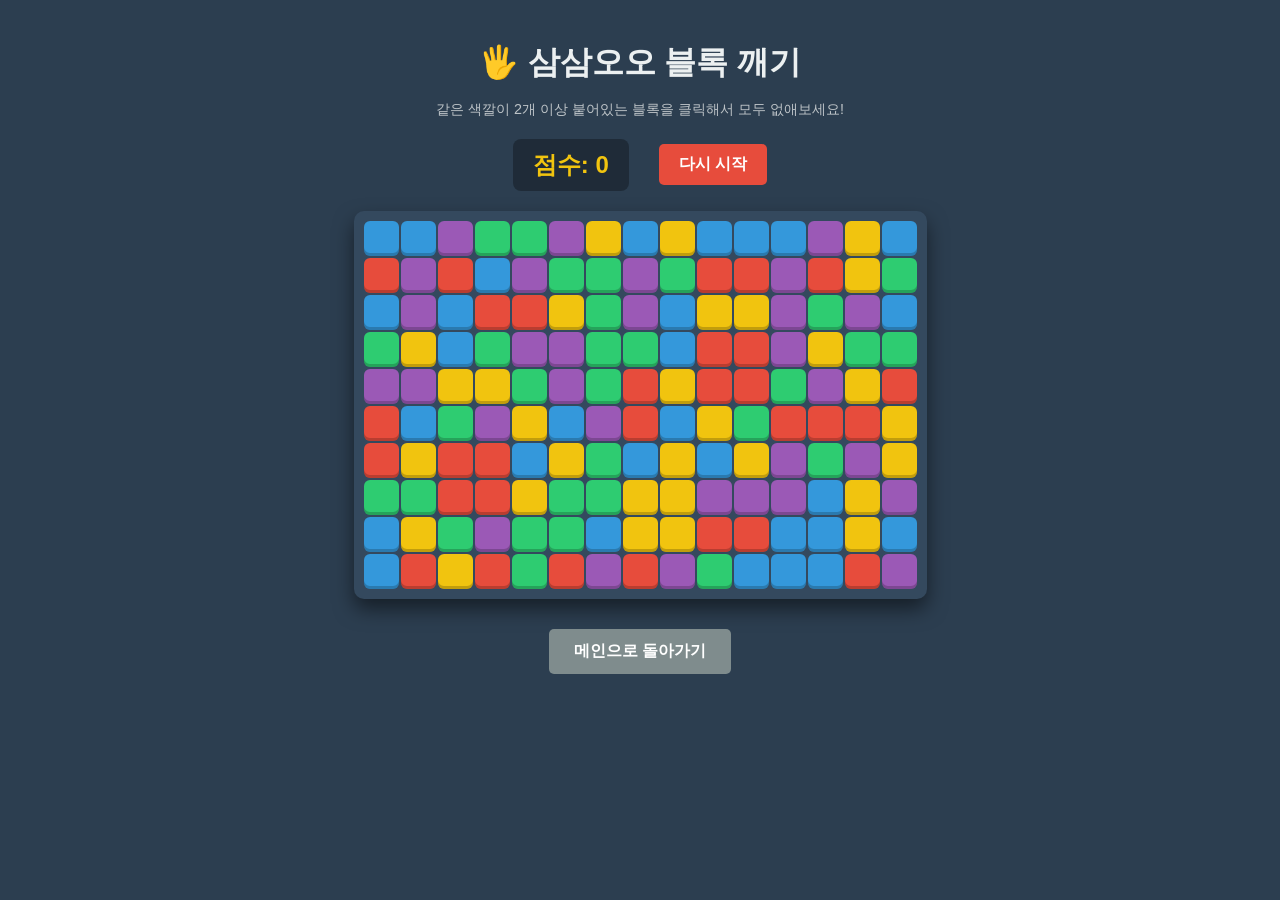
==== 3455-click.html @ 885c8d97 "Create 3455-click.html" ====
<!DOCTYPE html>
<html lang="ko">
<head>
    <meta charset="UTF-8">
    <meta name="viewport" content="width=device-width, initial-scale=1.0">
    <title>삼삼오오 클릭 - forever.or.kr</title>
    <style>
        body { font-family: 'Malgun Gothic', sans-serif; background: #2c3e50; color: white; text-align: center; margin: 0; padding: 20px; }
        h1 { margin-bottom: 5px; color: #ecf0f1; }
        p { color: #bdc3c7; font-size: 0.9em; margin-bottom: 20px; }
        
        /* 점수판 및 상단 바 */
        .header-bar { display: flex; justify-content: center; align-items: center; gap: 30px; margin-bottom: 20px; }
        .score-box { font-size: 1.5em; font-weight: bold; color: #f1c40f; background: rgba(0,0,0,0.3); padding: 10px 20px; border-radius: 8px; }
        .restart-btn { padding: 10px 20px; background: #e74c3c; color: white; border: none; border-radius: 5px; font-weight: bold; cursor: pointer; transition: 0.2s; font-size: 1em; }
        .restart-btn:hover { background: #c0392b; }

        /* 게임 보드 (가로 15칸, 세로 10칸) */
        #board { 
            display: grid; 
            grid-template-columns: repeat(15, 35px); 
            grid-template-rows: repeat(10, 35px); 
            gap: 2px; 
            justify-content: center; 
            background: #34495e; 
            padding: 10px; 
            border-radius: 10px; 
            width: max-content; 
            margin: 0 auto; 
            box-shadow: 0 10px 20px rgba(0,0,0,0.5);
        }
        
        /* 개별 블록 디자인 */
        .block { 
            width: 35px; height: 35px; border-radius: 6px; cursor: pointer; 
            box-shadow: inset 0 -3px 0 rgba(0,0,0,0.2); 
            transition: transform 0.1s, opacity 0.2s; 
        }
        .block:hover { transform: scale(1.1); z-index: 10; border: 2px solid white; box-sizing: border-box; }
        
        .back-btn { display: inline-block; margin-top: 30px; padding: 12px 25px; background: #7f8c8d; color: white; text-decoration: none; border-radius: 5px; font-weight: bold; }
        .back-btn:hover { background: #95a5a6; }
    </style>
</head>
<body>

    <h1>🖐️ 삼삼오오 블록 깨기</h1>
    <p>같은 색깔이 2개 이상 붙어있는 블록을 클릭해서 모두 없애보세요!</p>

    <div class="header-bar">
        <div class="score-box">점수: <span id="score">0</span></div>
        <button class="restart-btn" onclick="initGame()">다시 시작</button>
    </div>

    <div id="board"></div>

    <a href="index.html" class="back-btn">메인으로 돌아가기</a>

    <script>
        const ROWS = 10;
        const COLS = 15;
        const colors = ['#e74c3c', '#3498db', '#2ecc71', '#f1c40f', '#9b59b6']; // 5가지 색상
        let boardData = [];
        let score = 0;

        // 게임 보드 초기화 및 렌더링
        function initGame() {
            score = 0;
            document.getElementById('score').innerText = score;
            boardData = [];
            for (let r = 0; r < ROWS; r++) {
                let row = [];
                for (let c = 0; c < COLS; c++) {
                    // 무작위 색상 배정 (0~4)
                    row.push(Math.floor(Math.random() * colors.length));
                }
                boardData.push(row);
            }
            drawBoard();
        }

        // 화면에 블록 그리기
        function drawBoard() {
            const boardEl = document.getElementById('board');
            boardEl.innerHTML = ''; // 기존 블록 지우기

            for (let r = 0; r < ROWS; r++) {
                for (let c = 0; c < COLS; c++) {
                    let block = document.createElement('div');
                    if (boardData[r][c] !== null) {
                        block.className = 'block';
                        block.style.backgroundColor = colors[boardData[r][c]];
                        block.onclick = () => handleBlockClick(r, c);
                    } else {
                        // 터진 빈 공간
                        block.style.width = '35px';
                        block.style.height = '35px';
                    }
                    boardEl.appendChild(block);
                }
            }
        }

        // 블록을 클릭했을 때의 처리
        function handleBlockClick(row, col) {
            const color = boardData[row][col];
            if (color === null) return;

            // 붙어있는 같은 색깔 블록 찾기
            let group = [];
            let visited = Array(ROWS).fill(false).map(() => Array(COLS).fill(false));
            
            function findConnected(r, c) {
                if (r < 0 || r >= ROWS || c < 0 || c >= COLS) return;
                if (visited[r][c] || boardData[r][c] !== color) return;
                
                visited[r][c] = true;
                group.push({r, c});
                
                // 상하좌우 검사
                findConnected(r - 1, c);
                findConnected(r + 1, c);
                findConnected(r, c - 1);
                findConnected(r, c + 1);
            }

            findConnected(row, col);

            // 2개 이상 뭉쳐있을 때만 터짐
            if (group.length >= 2) {
                // 1. 블록 없애기 (점수 계산: 터진 개수의 제곱 * 10)
                score += (group.length * group.length * 10);
                document.getElementById('score').innerText = score;

                group.forEach(b => {
                    boardData[b.r][b.c] = null;
                });

                // 2. 중력 적용 (블록들이 밑으로 떨어짐)
                for (let c = 0; c < COLS; c++) {
                    let emptyRow = ROWS - 1;
                    for (let r = ROWS - 1; r >= 0; r--) {
                        if (boardData[r][c] !== null) {
                            boardData[emptyRow][c] = boardData[r][c];
                            if (emptyRow !== r) boardData[r][c] = null;
                            emptyRow--;
                        }
                    }
                }

                // 3. 빈 줄 당기기 (세로줄이 통째로 비면 오른쪽 줄들이 왼쪽으로 밀착)
                let emptyColIdx = 0;
                for (let c = 0; c < COLS; c++) {
                    let hasBlock = false;
                    for (let r = 0; r < ROWS; r++) {
                        if (boardData[r][c] !== null) { hasBlock = true; break; }
                    }
                    if (hasBlock) {
                        if (emptyColIdx !== c) {
                            for (let r = 0; r < ROWS; r++) {
                                boardData[r][emptyColIdx] = boardData[r][c];
                                boardData[r][c] = null;
                            }
                        }
                        emptyColIdx++;
                    }
                }

                drawBoard(); // 다시 화면 그리기
                checkGameOver();
            }
        }

        function checkGameOver() {
            // 더 이상 터뜨릴 블록(2개 이상 붙은 것)이 있는지 확인
            let isOver = true;
            for (let r = 0; r < ROWS; r++) {
                for (let c = 0; c < COLS; c++) {
                    let color = boardData[r][c];
                    if (color !== null) {
                        if (r < ROWS - 1 && boardData[r+1][c] === color) isOver = false;
                        if (c < COLS - 1 && boardData[r][c+1] === color) isOver = false;
                    }
                }
            }
            if (isOver) {
                setTimeout(() => alert("게임 오버! 최종 점수는 " + score + "점 입니다."), 300);
            }
        }

        // 시작할 때 한 번 실행
        initGame();
    </script>
</body>
</html>
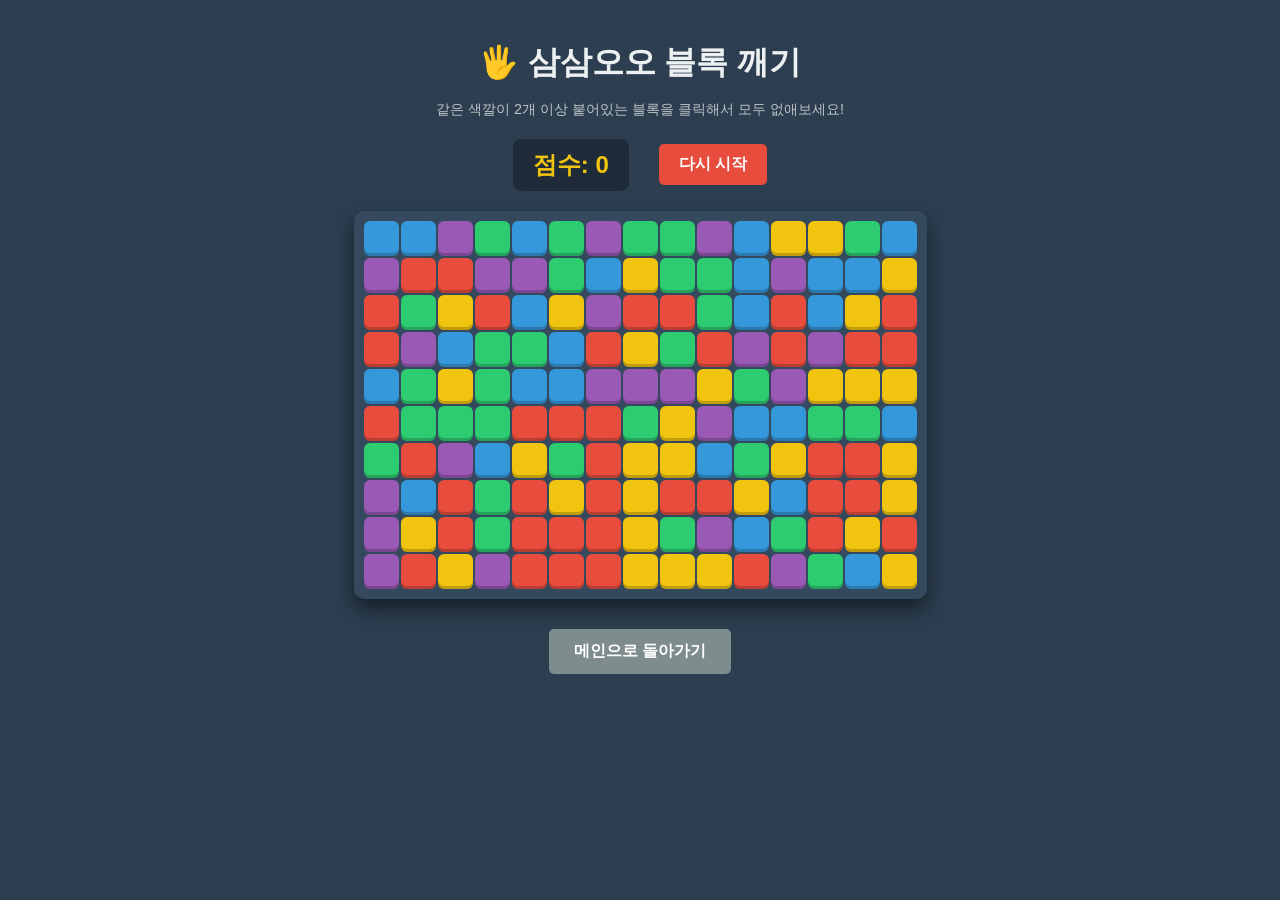
==== commit 42201bc1: "Add files via upload" ====
--- a/3455-click.html
+++ b/3455-click.html
@@ -1,195 +1,195 @@
-<!DOCTYPE html>
-<html lang="ko">
-<head>
-    <meta charset="UTF-8">
-    <meta name="viewport" content="width=device-width, initial-scale=1.0">
-    <title>삼삼오오 클릭 - forever.or.kr</title>
-    <style>
-        body { font-family: 'Malgun Gothic', sans-serif; background: #2c3e50; color: white; text-align: center; margin: 0; padding: 20px; }
-        h1 { margin-bottom: 5px; color: #ecf0f1; }
-        p { color: #bdc3c7; font-size: 0.9em; margin-bottom: 20px; }
-        
-        /* 점수판 및 상단 바 */
-        .header-bar { display: flex; justify-content: center; align-items: center; gap: 30px; margin-bottom: 20px; }
-        .score-box { font-size: 1.5em; font-weight: bold; color: #f1c40f; background: rgba(0,0,0,0.3); padding: 10px 20px; border-radius: 8px; }
-        .restart-btn { padding: 10px 20px; background: #e74c3c; color: white; border: none; border-radius: 5px; font-weight: bold; cursor: pointer; transition: 0.2s; font-size: 1em; }
-        .restart-btn:hover { background: #c0392b; }
-
-        /* 게임 보드 (가로 15칸, 세로 10칸) */
-        #board { 
-            display: grid; 
-            grid-template-columns: repeat(15, 35px); 
-            grid-template-rows: repeat(10, 35px); 
-            gap: 2px; 
-            justify-content: center; 
-            background: #34495e; 
-            padding: 10px; 
-            border-radius: 10px; 
-            width: max-content; 
-            margin: 0 auto; 
-            box-shadow: 0 10px 20px rgba(0,0,0,0.5);
-        }
-        
-        /* 개별 블록 디자인 */
-        .block { 
-            width: 35px; height: 35px; border-radius: 6px; cursor: pointer; 
-            box-shadow: inset 0 -3px 0 rgba(0,0,0,0.2); 
-            transition: transform 0.1s, opacity 0.2s; 
-        }
-        .block:hover { transform: scale(1.1); z-index: 10; border: 2px solid white; box-sizing: border-box; }
-        
-        .back-btn { display: inline-block; margin-top: 30px; padding: 12px 25px; background: #7f8c8d; color: white; text-decoration: none; border-radius: 5px; font-weight: bold; }
-        .back-btn:hover { background: #95a5a6; }
-    </style>
-</head>
-<body>
-
-    <h1>🖐️ 삼삼오오 블록 깨기</h1>
-    <p>같은 색깔이 2개 이상 붙어있는 블록을 클릭해서 모두 없애보세요!</p>
-
-    <div class="header-bar">
-        <div class="score-box">점수: <span id="score">0</span></div>
-        <button class="restart-btn" onclick="initGame()">다시 시작</button>
-    </div>
-
-    <div id="board"></div>
-
-    <a href="index.html" class="back-btn">메인으로 돌아가기</a>
-
-    <script>
-        const ROWS = 10;
-        const COLS = 15;
-        const colors = ['#e74c3c', '#3498db', '#2ecc71', '#f1c40f', '#9b59b6']; // 5가지 색상
-        let boardData = [];
-        let score = 0;
-
-        // 게임 보드 초기화 및 렌더링
-        function initGame() {
-            score = 0;
-            document.getElementById('score').innerText = score;
-            boardData = [];
-            for (let r = 0; r < ROWS; r++) {
-                let row = [];
-                for (let c = 0; c < COLS; c++) {
-                    // 무작위 색상 배정 (0~4)
-                    row.push(Math.floor(Math.random() * colors.length));
-                }
-                boardData.push(row);
-            }
-            drawBoard();
-        }
-
-        // 화면에 블록 그리기
-        function drawBoard() {
-            const boardEl = document.getElementById('board');
-            boardEl.innerHTML = ''; // 기존 블록 지우기
-
-            for (let r = 0; r < ROWS; r++) {
-                for (let c = 0; c < COLS; c++) {
-                    let block = document.createElement('div');
-                    if (boardData[r][c] !== null) {
-                        block.className = 'block';
-                        block.style.backgroundColor = colors[boardData[r][c]];
-                        block.onclick = () => handleBlockClick(r, c);
-                    } else {
-                        // 터진 빈 공간
-                        block.style.width = '35px';
-                        block.style.height = '35px';
-                    }
-                    boardEl.appendChild(block);
-                }
-            }
-        }
-
-        // 블록을 클릭했을 때의 처리
-        function handleBlockClick(row, col) {
-            const color = boardData[row][col];
-            if (color === null) return;
-
-            // 붙어있는 같은 색깔 블록 찾기
-            let group = [];
-            let visited = Array(ROWS).fill(false).map(() => Array(COLS).fill(false));
-            
-            function findConnected(r, c) {
-                if (r < 0 || r >= ROWS || c < 0 || c >= COLS) return;
-                if (visited[r][c] || boardData[r][c] !== color) return;
-                
-                visited[r][c] = true;
-                group.push({r, c});
-                
-                // 상하좌우 검사
-                findConnected(r - 1, c);
-                findConnected(r + 1, c);
-                findConnected(r, c - 1);
-                findConnected(r, c + 1);
-            }
-
-            findConnected(row, col);
-
-            // 2개 이상 뭉쳐있을 때만 터짐
-            if (group.length >= 2) {
-                // 1. 블록 없애기 (점수 계산: 터진 개수의 제곱 * 10)
-                score += (group.length * group.length * 10);
-                document.getElementById('score').innerText = score;
-
-                group.forEach(b => {
-                    boardData[b.r][b.c] = null;
-                });
-
-                // 2. 중력 적용 (블록들이 밑으로 떨어짐)
-                for (let c = 0; c < COLS; c++) {
-                    let emptyRow = ROWS - 1;
-                    for (let r = ROWS - 1; r >= 0; r--) {
-                        if (boardData[r][c] !== null) {
-                            boardData[emptyRow][c] = boardData[r][c];
-                            if (emptyRow !== r) boardData[r][c] = null;
-                            emptyRow--;
-                        }
-                    }
-                }
-
-                // 3. 빈 줄 당기기 (세로줄이 통째로 비면 오른쪽 줄들이 왼쪽으로 밀착)
-                let emptyColIdx = 0;
-                for (let c = 0; c < COLS; c++) {
-                    let hasBlock = false;
-                    for (let r = 0; r < ROWS; r++) {
-                        if (boardData[r][c] !== null) { hasBlock = true; break; }
-                    }
-                    if (hasBlock) {
-                        if (emptyColIdx !== c) {
-                            for (let r = 0; r < ROWS; r++) {
-                                boardData[r][emptyColIdx] = boardData[r][c];
-                                boardData[r][c] = null;
-                            }
-                        }
-                        emptyColIdx++;
-                    }
-                }
-
-                drawBoard(); // 다시 화면 그리기
-                checkGameOver();
-            }
-        }
-
-        function checkGameOver() {
-            // 더 이상 터뜨릴 블록(2개 이상 붙은 것)이 있는지 확인
-            let isOver = true;
-            for (let r = 0; r < ROWS; r++) {
-                for (let c = 0; c < COLS; c++) {
-                    let color = boardData[r][c];
-                    if (color !== null) {
-                        if (r < ROWS - 1 && boardData[r+1][c] === color) isOver = false;
-                        if (c < COLS - 1 && boardData[r][c+1] === color) isOver = false;
-                    }
-                }
-            }
-            if (isOver) {
-                setTimeout(() => alert("게임 오버! 최종 점수는 " + score + "점 입니다."), 300);
-            }
-        }
-
-        // 시작할 때 한 번 실행
-        initGame();
-    </script>
-</body>
-</html>
+<!DOCTYPE html>
+<html lang="ko">
+<head>
+    <meta charset="UTF-8">
+    <meta name="viewport" content="width=device-width, initial-scale=1.0">
+    <title>삼삼오오 클릭 - forever.or.kr</title>
+    <style>
+        body { font-family: 'Malgun Gothic', sans-serif; background: #2c3e50; color: white; text-align: center; margin: 0; padding: 20px; }
+        h1 { margin-bottom: 5px; color: #ecf0f1; }
+        p { color: #bdc3c7; font-size: 0.9em; margin-bottom: 20px; }
+        
+        /* 점수판 및 상단 바 */
+        .header-bar { display: flex; justify-content: center; align-items: center; gap: 30px; margin-bottom: 20px; }
+        .score-box { font-size: 1.5em; font-weight: bold; color: #f1c40f; background: rgba(0,0,0,0.3); padding: 10px 20px; border-radius: 8px; }
+        .restart-btn { padding: 10px 20px; background: #e74c3c; color: white; border: none; border-radius: 5px; font-weight: bold; cursor: pointer; transition: 0.2s; font-size: 1em; }
+        .restart-btn:hover { background: #c0392b; }
+
+        /* 게임 보드 (가로 15칸, 세로 10칸) */
+        #board { 
+            display: grid; 
+            grid-template-columns: repeat(15, 35px); 
+            grid-template-rows: repeat(10, 35px); 
+            gap: 2px; 
+            justify-content: center; 
+            background: #34495e; 
+            padding: 10px; 
+            border-radius: 10px; 
+            width: max-content; 
+            margin: 0 auto; 
+            box-shadow: 0 10px 20px rgba(0,0,0,0.5);
+        }
+        
+        /* 개별 블록 디자인 */
+        .block { 
+            width: 35px; height: 35px; border-radius: 6px; cursor: pointer; 
+            box-shadow: inset 0 -3px 0 rgba(0,0,0,0.2); 
+            transition: transform 0.1s, opacity 0.2s; 
+        }
+        .block:hover { transform: scale(1.1); z-index: 10; border: 2px solid white; box-sizing: border-box; }
+        
+        .back-btn { display: inline-block; margin-top: 30px; padding: 12px 25px; background: #7f8c8d; color: white; text-decoration: none; border-radius: 5px; font-weight: bold; }
+        .back-btn:hover { background: #95a5a6; }
+    </style>
+</head>
+<body>
+
+    <h1>🖐️ 삼삼오오 블록 깨기</h1>
+    <p>같은 색깔이 2개 이상 붙어있는 블록을 클릭해서 모두 없애보세요!</p>
+
+    <div class="header-bar">
+        <div class="score-box">점수: <span id="score">0</span></div>
+        <button class="restart-btn" onclick="initGame()">다시 시작</button>
+    </div>
+
+    <div id="board"></div>
+
+    <a href="index.html" class="back-btn">메인으로 돌아가기</a>
+
+    <script>
+        const ROWS = 10;
+        const COLS = 15;
+        const colors = ['#e74c3c', '#3498db', '#2ecc71', '#f1c40f', '#9b59b6']; // 5가지 색상
+        let boardData = [];
+        let score = 0;
+
+        // 게임 보드 초기화 및 렌더링
+        function initGame() {
+            score = 0;
+            document.getElementById('score').innerText = score;
+            boardData = [];
+            for (let r = 0; r < ROWS; r++) {
+                let row = [];
+                for (let c = 0; c < COLS; c++) {
+                    // 무작위 색상 배정 (0~4)
+                    row.push(Math.floor(Math.random() * colors.length));
+                }
+                boardData.push(row);
+            }
+            drawBoard();
+        }
+
+        // 화면에 블록 그리기
+        function drawBoard() {
+            const boardEl = document.getElementById('board');
+            boardEl.innerHTML = ''; // 기존 블록 지우기
+
+            for (let r = 0; r < ROWS; r++) {
+                for (let c = 0; c < COLS; c++) {
+                    let block = document.createElement('div');
+                    if (boardData[r][c] !== null) {
+                        block.className = 'block';
+                        block.style.backgroundColor = colors[boardData[r][c]];
+                        block.onclick = () => handleBlockClick(r, c);
+                    } else {
+                        // 터진 빈 공간
+                        block.style.width = '35px';
+                        block.style.height = '35px';
+                    }
+                    boardEl.appendChild(block);
+                }
+            }
+        }
+
+        // 블록을 클릭했을 때의 처리
+        function handleBlockClick(row, col) {
+            const color = boardData[row][col];
+            if (color === null) return;
+
+            // 붙어있는 같은 색깔 블록 찾기
+            let group = [];
+            let visited = Array(ROWS).fill(false).map(() => Array(COLS).fill(false));
+            
+            function findConnected(r, c) {
+                if (r < 0 || r >= ROWS || c < 0 || c >= COLS) return;
+                if (visited[r][c] || boardData[r][c] !== color) return;
+                
+                visited[r][c] = true;
+                group.push({r, c});
+                
+                // 상하좌우 검사
+                findConnected(r - 1, c);
+                findConnected(r + 1, c);
+                findConnected(r, c - 1);
+                findConnected(r, c + 1);
+            }
+
+            findConnected(row, col);
+
+            // 2개 이상 뭉쳐있을 때만 터짐
+            if (group.length >= 2) {
+                // 1. 블록 없애기 (점수 계산: 터진 개수의 제곱 * 10)
+                score += (group.length * group.length * 10);
+                document.getElementById('score').innerText = score;
+
+                group.forEach(b => {
+                    boardData[b.r][b.c] = null;
+                });
+
+                // 2. 중력 적용 (블록들이 밑으로 떨어짐)
+                for (let c = 0; c < COLS; c++) {
+                    let emptyRow = ROWS - 1;
+                    for (let r = ROWS - 1; r >= 0; r--) {
+                        if (boardData[r][c] !== null) {
+                            boardData[emptyRow][c] = boardData[r][c];
+                            if (emptyRow !== r) boardData[r][c] = null;
+                            emptyRow--;
+                        }
+                    }
+                }
+
+                // 3. 빈 줄 당기기 (세로줄이 통째로 비면 오른쪽 줄들이 왼쪽으로 밀착)
+                let emptyColIdx = 0;
+                for (let c = 0; c < COLS; c++) {
+                    let hasBlock = false;
+                    for (let r = 0; r < ROWS; r++) {
+                        if (boardData[r][c] !== null) { hasBlock = true; break; }
+                    }
+                    if (hasBlock) {
+                        if (emptyColIdx !== c) {
+                            for (let r = 0; r < ROWS; r++) {
+                                boardData[r][emptyColIdx] = boardData[r][c];
+                                boardData[r][c] = null;
+                            }
+                        }
+                        emptyColIdx++;
+                    }
+                }
+
+                drawBoard(); // 다시 화면 그리기
+                checkGameOver();
+            }
+        }
+
+        function checkGameOver() {
+            // 더 이상 터뜨릴 블록(2개 이상 붙은 것)이 있는지 확인
+            let isOver = true;
+            for (let r = 0; r < ROWS; r++) {
+                for (let c = 0; c < COLS; c++) {
+                    let color = boardData[r][c];
+                    if (color !== null) {
+                        if (r < ROWS - 1 && boardData[r+1][c] === color) isOver = false;
+                        if (c < COLS - 1 && boardData[r][c+1] === color) isOver = false;
+                    }
+                }
+            }
+            if (isOver) {
+                setTimeout(() => alert("게임 오버! 최종 점수는 " + score + "점 입니다."), 300);
+            }
+        }
+
+        // 시작할 때 한 번 실행
+        initGame();
+    </script>
+</body>
+</html>
